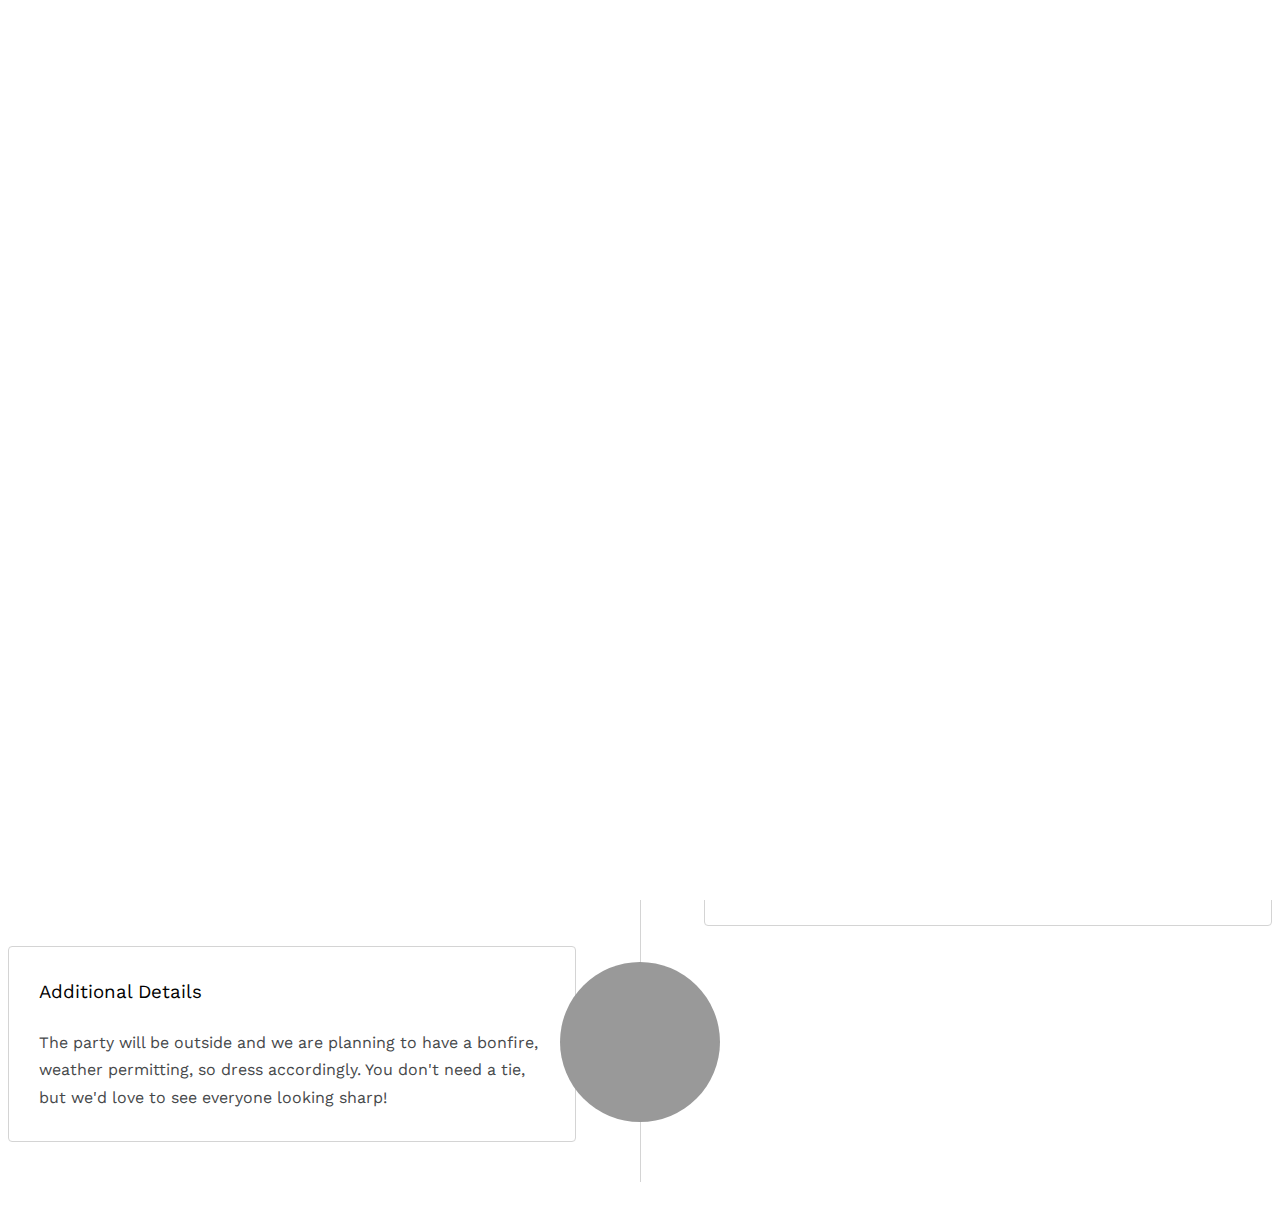
==== about.html @ 16cfbf59 "checkit" ====
<!DOCTYPE html>
<!--[if lt IE 7]>      <html class="no-js lt-ie9 lt-ie8 lt-ie7"> <![endif]-->
<!--[if IE 7]>         <html class="no-js lt-ie9 lt-ie8"> <![endif]-->
<!--[if IE 8]>         <html class="no-js lt-ie9"> <![endif]-->
<!--[if gt IE 8]><!--> <html class="no-js"> <!--<![endif]-->
	<head>
	<meta charset="utf-8">
	<meta http-equiv="X-UA-Compatible" content="IE=edge">
		<title>Kayleigh and Jake</title>
	<meta name="viewport" content="width=device-width, initial-scale=1">
	<meta name="description" content="Free HTML5 Template by FREEHTML5.CO" />
	<meta name="keywords" content="free html5, free template, free bootstrap, html5, css3, mobile first, responsive" />
	<meta name="author" content="FREEHTML5.CO" />

  <!-- 
	//////////////////////////////////////////////////////

	FREE HTML5 TEMPLATE 
	DESIGNED & DEVELOPED by FREEHTML5.CO
		
	Website: 		http://freehtml5.co/
	Email: 			info@freehtml5.co
	Twitter: 		http://twitter.com/fh5co
	Facebook: 		https://www.facebook.com/fh5co

	//////////////////////////////////////////////////////
	 -->

  	<!-- Facebook and Twitter integration -->
	<meta property="og:title" content=""/>
	<meta property="og:image" content=""/>
	<meta property="og:url" content=""/>
	<meta property="og:site_name" content=""/>
	<meta property="og:description" content=""/>
	<meta name="twitter:title" content="" />
	<meta name="twitter:image" content="" />
	<meta name="twitter:url" content="" />
	<meta name="twitter:card" content="" />

	<link href='https://fonts.googleapis.com/css?family=Work+Sans:400,300,600,400italic,700' rel='stylesheet' type='text/css'>
	<link href="https://fonts.googleapis.com/css?family=Sacramento" rel="stylesheet">
	
	<!-- Animate.css -->
	<link rel="stylesheet" href="css/animate.css">
	<!-- Icomoon Icon Fonts-->
	<link rel="stylesheet" href="css/icomoon.css">
	<!-- Bootstrap  -->
	<link rel="stylesheet" href="css/bootstrap.css">

	<!-- Magnific Popup -->
	<link rel="stylesheet" href="css/magnific-popup.css">

	<!-- Owl Carousel  -->
	<link rel="stylesheet" href="css/owl.carousel.min.css">
	<link rel="stylesheet" href="css/owl.theme.default.min.css">

	<!-- Theme style  -->
	<link rel="stylesheet" href="css/style.css">

	<!-- Modernizr JS -->
	<script src="js/modernizr-2.6.2.min.js"></script>
	<!-- FOR IE9 below -->
	<!--[if lt IE 9]>
	<script src="js/respond.min.js"></script>
	<![endif]-->

	</head>
	<body>
		<!--note!!! USE THIS HEADING FOR ALL PAGES-->
	<div class="fh5co-loader"></div>
	
	<div id="page">
	<nav class="fh5co-nav" role="navigation">
		<div class="container">
			<div class="row">
                <div class="col-xs-4">
					<div id="fh5co-logo"><a href="index.html">Kayleigh and Jake</a></div>
				</div>
				<div class="col-xs-8 text-right menu-1">
					<ul>
						<li ><a href="index.html">Home</a></li>
						<li class="active"><a href="about.html">Celebration</a></li>
						<li><a href="gallery.html">Gallery</a></li>
                        <li><a href="contact.html">RSVP</a></li>
                        <li><a href="contact.html">Contact</a></li>
					</ul>
				</div>
			</div>
			
		</div>
	</nav>
  
		

		<header class="fh5co-cover" role="banner" style="background-image:url(images/img_bg_1.jpg); height:110px">
		<div class="overlay"></div>
		<div class="fh5co-container">
			<div class="row">
				<div class="col-md-8 col-md-offset-2 text-center">
					<div class="display-t">
						<div class="animate-box fancyfont" data-animate-effect="fadeIn">
						</div>
					</div>
				</div>
			</div>
		</div>
	</header>
	<div id="fh5co-couple-story">
		<div class="container">
			<div class="row">
				<div class="col-md-8 col-md-offset-2 text-center fh5co-heading animate-box" >
                    <br>
                    <br>
					<h2>The Celebration</h2>
					<p style="color:#46484A;">Feel free to send us an E-Mail with any additional questions you may have! 
                    <p style="color:#46484A;">We hope to see you there!</p>
				</div>
			</div>
			<div class="row">
				<div class="col-md-12 col-md-offset-0">
					<ul class="timeline animate-box">
						<li class="animate-box">
							<div class="timeline-badge" style="background-image:url(images/couple-1.jpg); "></div>
							<div class="timeline-panel">
								<div class="timeline-heading">
									<h3 class="timeline-title">What</h3>
									
								</div>
								<div class="timeline-body">
									<p>Come help us celebrate our marriage! There will not be a formal ceremony but there will be food, drinks, family, and friends.</p>
								</div>
							</div>
						</li>
						<li class="timeline-inverted animate-box">
							<div class="timeline-badge" style="background-image:url(images/couple-2.jpg);"></div>
							<div class="timeline-panel">
								<div class="timeline-heading">
									<h3 class="timeline-title">When and Where</h3>
									
								</div>
								<div class="timeline-body">
                                    <h4></h4>
									<p>Saturday, May 20th 2017 at 7:00pm</p>
                                    <br>
                                    <p>Kayleigh's Parent's House</p>
                                    <p>122 Lynn Drive</p>
                                    <p>Newport News, VA 23606</p>
								</div>
							</div>
                        <li class="animate-box">
							<div class="timeline-badge" style="background-image:url(images/couple-3.jpg);"></div>
							<div class="timeline-panel">
								<div class="timeline-heading">
									<h3 class="timeline-title">Additional Details</h3>
								</div>
								<div class="timeline-body">
									<p>The party will be outside and we are planning to have a bonfire, weather permitting, so dress accordingly. You don't need a tie, but we'd love to see everyone looking sharp!</p>
								</div>
							</div>
						</li>
			    	</ul>
				</div>
			</div>
		</div>
	</div>
	</div>

	<div class="gototop js-top">
		<a href="#" class="js-gotop"><i class="icon-arrow-up"></i></a>
	</div>
	
	<!-- jQuery -->
	<script src="js/jquery.min.js"></script>
	<!-- jQuery Easing -->
	<script src="js/jquery.easing.1.3.js"></script>
	<!-- Bootstrap -->
	<script src="js/bootstrap.min.js"></script>
	<!-- Waypoints -->
	<script src="js/jquery.waypoints.min.js"></script>
	<!-- Carousel -->
	<script src="js/owl.carousel.min.js"></script>
	<!-- countTo -->
	<script src="js/jquery.countTo.js"></script>

	<!-- Stellar -->
	<script src="js/jquery.stellar.min.js"></script>
	<!-- Magnific Popup -->
	<script src="js/jquery.magnific-popup.min.js"></script>
	<script src="js/magnific-popup-options.js"></script>

	<!-- Main -->
	<script src="js/main.js"></script>

	</body>
</html>
---- css/style.css ----
@font-face {
  font-family: 'icomoon';
  src: url("../fonts/icomoon/icomoon.eot?srf3rx");
  src: url("../fonts/icomoon/icomoon.eot?srf3rx#iefix") format("embedded-opentype"), url("../fonts/icomoon/icomoon.ttf?srf3rx") format("truetype"), url("../fonts/icomoon/icomoon.woff?srf3rx") format("woff"), url("../fonts/icomoon/icomoon.svg?srf3rx#icomoon") format("svg");
  font-weight: normal;
  font-style: normal;
}
/* =======================================================
*
* 	Template Style 
*  color: #46484A;
* ======================================================= */
body {
  font-family: "Work Sans", Arial, sans-serif;
  font-weight: 400;
  font-size: 16px;
  line-height: 1.7;
  color: #828282;
  background: #fff;
}
.fancyfont
{
    font-family: "Sacramento", Arial, serif; 
}

#page {
  position: relative;
  overflow-x: hidden;
  width: 100%;
  height: 100%;
  -webkit-transition: 0.5s;
  -o-transition: 0.5s;
  transition: 0.5s;
}
.offcanvas #page {
  overflow: hidden;
  position: absolute;
}
.offcanvas #page:after {
  -webkit-transition: 2s;
  -o-transition: 2s;
  transition: 2s;
  position: absolute;
  top: 0;
  right: 0;
  bottom: 0;
  left: 0;
  z-index: 101;
  background: rgba(0, 0, 0, 0.7);
  content: "";
}

a {
  color: #F14E95;
  -webkit-transition: 0.5s;
  -o-transition: 0.5s;
  transition: 0.5s;
}
a:hover, a:active, a:focus {
  color: #F14E95;
  outline: none;
  text-decoration: none;
}

p {
  margin-bottom: 20px;
}

h1, h2, h3, h4, h5, h6, figure {
  color: #000;
  font-family: "Work Sans", Arial, sans-serif;
  font-weight: 400;
  margin: 0 0 20px 0;
}

::-webkit-selection {
  color: #fff;
  background: #F14E95;
}

::-moz-selection {
  color: #fff;
  background: #F14E95;
}

::selection {
  color: #fff;
  background: #F14E95;
}

.fh5co-nav {
  position: absolute;
  top: 0;
  margin: 0;
  padding: 0;
  width: 100%;
  padding: 40px 0;
  z-index: 1001;
}
@media screen and (max-width: 768px) {
  .fh5co-nav {
    padding: 20px 0;
  }
}
.fh5co-nav #fh5co-logo {
  font-size: 30px;
  margin: 0;
  padding: 0;
  line-height: 40px;
  font-family: "Sacramento", Arial, serif;
}
.fh5co-nav a {
  padding: 5px 10px;
  color: #fff;
}
@media screen and (max-width: 768px) {
  .fh5co-nav .menu-1, .fh5co-nav .menu-2 {
    display: none;
  }
}
.fh5co-nav ul {
  padding: 0;
  margin: 2px 0 0 0;
}
.fh5co-nav ul li {
  padding: 0;
  margin: 0;
  list-style: none;
  display: inline;
}
.fh5co-nav ul li a {
  font-size: 14px;
  padding: 30px 10px;
  text-transform: uppercase;
  color: rgba(255, 255, 255, 0.5);
  -webkit-transition: 0.5s;
  -o-transition: 0.5s;
  transition: 0.5s;
}
.fh5co-nav ul li a:hover, .fh5co-nav ul li a:focus, .fh5co-nav ul li a:active {
  color: white;
}
.fh5co-nav ul li.has-dropdown {
  position: relative;
}
.fh5co-nav ul li.has-dropdown .dropdown {
  width: 130px;
  -webkit-box-shadow: 0px 14px 33px -9px rgba(0, 0, 0, 0.75);
  -moz-box-shadow: 0px 14px 33px -9px rgba(0, 0, 0, 0.75);
  box-shadow: 0px 14px 33px -9px rgba(0, 0, 0, 0.75);
  z-index: 1002;
  visibility: hidden;
  opacity: 0;
  position: absolute;
  top: 40px;
  left: 0;
  text-align: left;
  background: #fff;
  padding: 20px;
  -webkit-border-radius: 4px;
  -moz-border-radius: 4px;
  -ms-border-radius: 4px;
  border-radius: 4px;
  -webkit-transition: 0s;
  -o-transition: 0s;
  transition: 0s;
}
.fh5co-nav ul li.has-dropdown .dropdown:before {
  bottom: 100%;
  left: 40px;
  border: solid transparent;
  content: " ";
  height: 0;
  width: 0;
  position: absolute;
  pointer-events: none;
  border-bottom-color: #fff;
  border-width: 8px;
  margin-left: -8px;
}
.fh5co-nav ul li.has-dropdown .dropdown li {
  display: block;
  margin-bottom: 7px;
}
.fh5co-nav ul li.has-dropdown .dropdown li:last-child {
  margin-bottom: 0;
}
.fh5co-nav ul li.has-dropdown .dropdown li a {
  padding: 2px 0;
  display: block;
  color: #999999;
  line-height: 1.2;
  text-transform: none;
  font-size: 15px;
}
.fh5co-nav ul li.has-dropdown .dropdown li a:hover {
  color: #000;
}
.fh5co-nav ul li.has-dropdown:hover a, .fh5co-nav ul li.has-dropdown:focus a {
  color: #fff;
}
.fh5co-nav ul li.btn-cta a {
  color: #F14E95;
}
.fh5co-nav ul li.btn-cta a span {
  background: #fff;
  padding: 4px 20px;
  display: -moz-inline-stack;
  display: inline-block;
  zoom: 1;
  *display: inline;
  -webkit-transition: 0.3s;
  -o-transition: 0.3s;
  transition: 0.3s;
  -webkit-border-radius: 100px;
  -moz-border-radius: 100px;
  -ms-border-radius: 100px;
  border-radius: 100px;
}
.fh5co-nav ul li.btn-cta a:hover span {
  -webkit-box-shadow: 0px 14px 20px -9px rgba(0, 0, 0, 0.75);
  -moz-box-shadow: 0px 14px 20px -9px rgba(0, 0, 0, 0.75);
  box-shadow: 0px 14px 20px -9px rgba(0, 0, 0, 0.75);
}
.fh5co-nav ul li.active > a {
  color: #fff !important;
}

#fh5co-counter,
#fh5co-event,
.fh5co-bg {
  background-size: cover;
  background-position: top center;
  background-repeat: no-repeat;
  position: relative;
}

.fh5co-bg {
  background-position: center center;
  width: 100%;
  float: left;
  position: relative;
}

.fh5co-video {
  height: 450px;
  overflow: hidden;
  -webkit-border-radius: 7px;
  -moz-border-radius: 7px;
  -ms-border-radius: 7px;
  border-radius: 7px;
}
.fh5co-video a {
  z-index: 1001;
  position: absolute;
  top: 50%;
  left: 50%;
  margin-top: -45px;
  margin-left: -45px;
  width: 90px;
  height: 90px;
  display: table;
  text-align: center;
  background: #fff;
  -webkit-box-shadow: 0px 14px 30px -15px rgba(0, 0, 0, 0.75);
  -moz-box-shadow: 0px 14px 30px -15px rgba(0, 0, 0, 0.75);
  box-shadow: 0px 14px 30px -15px rgba(0, 0, 0, 0.75);
  -webkit-border-radius: 50%;
  -moz-border-radius: 50%;
  -ms-border-radius: 50%;
  border-radius: 50%;
}
.fh5co-video a i {
  text-align: center;
  display: table-cell;
  vertical-align: middle;
  font-size: 40px;
}
.fh5co-video .overlay {
  position: absolute;
  top: 0;
  left: 0;
  right: 0;
  bottom: 0;
  background: rgba(0, 0, 0, 0.5);
  -webkit-transition: 0.5s;
  -o-transition: 0.5s;
  transition: 0.5s;
}
.fh5co-video:hover .overlay {
  background: rgba(0, 0, 0, 0.7);
}
.fh5co-video:hover a {
  position: relative;
  -webkit-transform: scale(1.2);
  -moz-transform: scale(1.2);
  -ms-transform: scale(1.2);
  -o-transform: scale(1.2);
  transform: scale(1.2);
}

.fh5co-cover {
  height: 100%;
  background-size: cover;
  background-repeat: no-repeat;
  position: relative;
  width: 100%;
}
.fh5co-cover .overlay {
  z-index: 0;
  position: absolute;
  bottom: 0;
  top: 0;
  left: 0;
  right: 0;
  background: rgba(0, 0, 0, 0.5);
}
.fh5co-cover > .fh5co-container {
  position: relative;
  z-index: 10;
}
@media screen and (max-width: 768px) {
  .fh5co-cover {
    height: 600px;
  }
}
<!--remember-->
.fh5co-cover .display-t,
.fh5co-cover .display-tc {
  height: 100vh;
  display: table;
  width: 100%;
}
@media screen and (max-width: 768px) {
  .fh5co-cover .display-t,
  .fh5co-cover .display-tc {
    height: 600px;
  }
}
.fh5co-cover.fh5co-cover-sm {
  height: 600px;
}
@media screen and (max-width: 768px) {
  .fh5co-cover.fh5co-cover-sm {
    height: 400px;
  }
}
.fh5co-cover.fh5co-cover-sm .display-t,
.fh5co-cover.fh5co-cover-sm .display-tc {
  height: 600px;
  display: table;
  width: 100%;
}
@media screen and (max-width: 768px) {
  .fh5co-cover.fh5co-cover-sm .display-t,
  .fh5co-cover.fh5co-cover-sm .display-tc {
    height: 400px;
  }
}

#fh5co-counter,
#fh5co-event {
  height: 850px;
  float: left;
}
#fh5co-counter .display-t,
#fh5co-counter .display-tc,
#fh5co-event .display-t,
#fh5co-event .display-tc {
  height: 700px;
  display: table;
  width: 100%;
}
#fh5co-counter .fh5co-heading h2,
#fh5co-event .fh5co-heading h2 {
  color: #fff;
}
#fh5co-counter .fh5co-heading span,
#fh5co-event .fh5co-heading span {
  color: rgba(255, 255, 255, 0.5);
  text-transform: uppercase;
  font-size: 13px;
  letter-spacing: 2px;
  font-weight: 600;
}
#fh5co-counter .overlay,
#fh5co-event .overlay {
  position: absolute;
  top: 0;
  left: 0;
  right: 0;
  bottom: 0;
  background: rgba(0, 0, 0, 0.4);
}
@media screen and (max-width: 768px) {
  #fh5co-counter,
  #fh5co-event {
    height: inherit;
    padding: 7em 0;
  }
  #fh5co-counter .display-t,
  #fh5co-counter .display-tc,
  #fh5co-event .display-t,
  #fh5co-event .display-tc {
    height: inherit;
  }
}
#fh5co-counter .event-wrap,
#fh5co-event .event-wrap {
  border: 2px solid rgba(255, 255, 255, 0.5);
  background: rgba(255, 255, 255, 0.1);
  padding: 30px;
  width: 100%;
  float: left;
  -webkit-border-radius: 4px;
  -moz-border-radius: 4px;
  -ms-border-radius: 4px;
  border-radius: 4px;
}
@media screen and (max-width: 768px) {
  #fh5co-counter .event-wrap,
  #fh5co-event .event-wrap {
    margin-bottom: 10px;
  }
}
#fh5co-counter .event-wrap h3,
#fh5co-event .event-wrap h3 {
  font-size: 20px;
  color: #fff;
  border-bottom: 1px solid rgba(255, 255, 255, 0.5);
  display: block;
  padding-bottom: 20px;
  text-transform: uppercase;
  letter-spacing: 2px;
}
#fh5co-counter .event-wrap p, #fh5co-counter .event-wrap span,
#fh5co-event .event-wrap p,
#fh5co-event .event-wrap span {
  display: block;
  color: rgba(255, 255, 255, 0.8);
}
#fh5co-counter .event-wrap i,
#fh5co-event .event-wrap i {
  color: white;
  font-size: 20px;
}
#fh5co-counter .event-wrap .event-col,
#fh5co-event .event-wrap .event-col {
  width: 50%;
  float: left;
  margin-bottom: 30px;
}

#fh5co-counter {
  height: 600px;
}
@media screen and (max-width: 768px) {
  #fh5co-counter {
    height: auto;
  }
}

.timeline {
  list-style: none;
  padding: 20px 0 20px;
  position: relative;
}
.timeline:before {
  top: 0;
  bottom: 0;
  position: absolute;
  content: " ";
  width: 1px;
  background-color: #d4d4d4;
  left: 50%;
  margin-left: 0px;
}
@media screen and (max-width: 480px) {
  .timeline:before {
    margin-left: -64px;
  }
}
.timeline > li {
  margin-bottom: 20px;
  position: relative;
}
.timeline > li:before, .timeline > li:after {
  content: " ";
  display: table;
}
.timeline > li:after {
  clear: both;
}
.timeline > li > .timeline-panel {
  width: 40%;
  float: left;
  border: 1px solid #d4d4d4;
  padding: 30px;
  position: relative;
  -webkit-border-radius: 4px;
  -moz-border-radius: 4px;
  -ms-border-radius: 4px;
  border-radius: 4px;
}
.timeline > li > .timeline-panel:before {
  position: absolute;
  top: 80px;
  right: -15px;
  display: inline-block;
  border-top: 15px solid transparent;
  border-left: 15px solid #ccc;
  border-right: 0 solid #ccc;
  border-bottom: 15px solid transparent;
  content: " ";
}
.timeline > li > .timeline-panel:after {
  position: absolute;
  top: 81px;
  right: -14px;
  display: inline-block;
  border-top: 14px solid transparent;
  border-left: 14px solid #fff;
  border-right: 0 solid #fff;
  border-bottom: 14px solid transparent;
  content: " ";
}
@media screen and (max-width: 480px) {
  .timeline > li > .timeline-panel {
    width: 75% !important;
  }
  .timeline > li > .timeline-panel:before {
    top: 30px;
  }
  .timeline > li > .timeline-panel:after {
    top: 31px;
  }
}
.timeline > li > .timeline-badge {
  background-size: cover;
  background-position: top center;
  background-repeat: no-repeat;
  position: relative;
  color: #fff;
  width: 160px;
  height: 160px;
  line-height: 50px;
  font-size: 1.4em;
  text-align: center;
  position: absolute;
  top: 16px;
  left: 50%;
  margin-left: -80px;
  background-color: #999999;
  z-index: 100;
  -webkit-border-radius: 50%;
  -moz-border-radius: 50%;
  -ms-border-radius: 50%;
  border-radius: 50%;
}
@media screen and (max-width: 480px) {
  .timeline > li > .timeline-badge {
    width: 60px;
    height: 60px;
    margin-left: -20px !important;
  }
}
.timeline > li.timeline-inverted > .timeline-panel {
  float: right;
}
.timeline > li.timeline-inverted > .timeline-panel:before {
  border-left-width: 0;
  border-right-width: 15px;
  left: -15px;
  right: auto;
}
.timeline > li.timeline-inverted > .timeline-panel:after {
  border-left-width: 0;
  border-right-width: 14px;
  left: -14px;
  right: auto;
}

.timeline-title {
  margin-top: 0;
}

.date {
  display: block;
  margin-bottom: 20px;
  font-size: 13px;
  text-transform: uppercase;
  letter-spacing: 2px;
}

.timeline-body > p,
.timeline-body > ul {
  color: #46484A;
  margin-bottom: 0;
}

.timeline-body > p + p {
  margin-top: 5px;
}

@media (max-width: 992px) {
  ul.timeline:before {
    left: 90px;
  }

  ul.timeline > li > .timeline-panel {
    width: calc(100% - 200px);
    width: -moz-calc(100% - 200px);
    width: -webkit-calc(100% - 200px);
  }

  ul.timeline > li > .timeline-badge {
    left: 15px;
    margin-left: 0;
    top: 16px;
  }

  ul.timeline > li > .timeline-panel {
    float: right;
  }

  ul.timeline > li > .timeline-panel:before {
    border-left-width: 0;
    border-right-width: 15px;
    left: -15px;
    right: auto;
  }

  ul.timeline > li > .timeline-panel:after {
    border-left-width: 0;
    border-right-width: 14px;
    left: -14px;
    right: auto;
  }
}
#fh5co-gallery-list {
  flex-wrap: wrap;
  -webkit-flex-wrap: wrap;
  -moz-flex-wrap: wrap;
  display: -webkit-box;
  display: -moz-box;
  display: -ms-flexbox;
  display: -webkit-flex;
  display: flex;
  position: relative;
  float: left;
  padding: 0;
  margin: 0;
  width: 100%;
}
#fh5co-gallery-list li {
  display: block;
  padding: 0;
  margin: 0 0 10px 1%;
  list-style: none;
  min-height: 400px;
  background-position: center center;
  background-size: cover;
  background-repeat: no-repeat;
  float: left;
  clear: left;
  position: relative;
  -webkit-border-radius: 7px;
  -moz-border-radius: 7px;
  -ms-border-radius: 7px;
  border-radius: 7px;
}
@media screen and (max-width: 480px) {
  #fh5co-gallery-list li {
    margin-left: 0;
  }
}
#fh5co-gallery-list li a {
  min-height: 400px;
  padding: 2em;
  position: relative;
  width: 100%;
  display: block;
}
#fh5co-gallery-list li a:before {
  position: absolute;
  top: 0;
  left: 0;
  right: 0;
  bottom: 0;
  content: "";
  z-index: 80;
  -webkit-transition: 0.5s;
  -o-transition: 0.5s;
  transition: 0.5s;
  -webkit-border-radius: 7px;
  -moz-border-radius: 7px;
  -ms-border-radius: 7px;
  border-radius: 7px;
  background: rgba(0, 0, 0, 0.2);
}
#fh5co-gallery-list li a:hover:before {
  background: rgba(0, 0, 0, 0.5);
}
#fh5co-gallery-list li a .case-studies-summary {
  width: auto;
  bottom: 2em;
  left: 2em;
  right: 2em;
  position: absolute;
  z-index: 100;
}
@media screen and (max-width: 768px) {
  #fh5co-gallery-list li a .case-studies-summary {
    bottom: 1em;
    left: 1em;
    right: 1em;
  }
}
#fh5co-gallery-list li a .case-studies-summary span {
  text-transform: uppercase;
  letter-spacing: 2px;
  font-size: 13px;
  color: rgba(255, 255, 255, 0.7);
}
#fh5co-gallery-list li a .case-studies-summary h2 {
  color: #fff;
  margin-bottom: 0;
}
@media screen and (max-width: 768px) {
  #fh5co-gallery-list li a .case-studies-summary h2 {
    font-size: 20px;
  }
}
#fh5co-gallery-list li.one-third {
  width: 32.3%;
}
@media screen and (max-width: 768px) {
  #fh5co-gallery-list li.one-third {
    width: 49%;
  }
}
@media screen and (max-width: 480px) {
  #fh5co-gallery-list li.one-third {
    width: 100%;
  }
}

#map {
  width: 100%;
  height: 500px;
  position: relative;
}
@media screen and (max-width: 768px) {
  #map {
    height: 200px;
  }
}

.fh5co-social-icons {
  margin: 0;
  padding: 0;
}
.fh5co-social-icons li {
  margin: 0;
  padding: 0;
  list-style: none;
  display: -moz-inline-stack;
  display: inline-block;
  zoom: 1;
  *display: inline;
}
.fh5co-social-icons li a {
  display: -moz-inline-stack;
  display: inline-block;
  zoom: 1;
  *display: inline;
  color: #F14E95;
  padding-left: 10px;
  padding-right: 10px;
}
.fh5co-social-icons li a i {
  font-size: 20px;
}

.fh5co-contact-info ul {
  padding: 0;
  margin: 0;
}
.fh5co-contact-info ul li {
  padding: 0 0 0 50px;
  margin: 0 0 30px 0;
  list-style: none;
  position: relative;
}
.fh5co-contact-info ul li:before {
  color: #F14E95;
  position: absolute;
  left: 0;
  top: .05em;
  font-family: 'icomoon';
  speak: none;
  font-style: normal;
  font-weight: normal;
  font-variant: normal;
  text-transform: none;
  line-height: 1;
  /* Better Font Rendering =========== */
  -webkit-font-smoothing: antialiased;
  -moz-osx-font-smoothing: grayscale;
}
.fh5co-contact-info ul li.address:before {
  font-size: 30px;
  content: "\e9d1";
}
.fh5co-contact-info ul li.phone:before {
  font-size: 23px;
  content: "\e9f4";
}
.fh5co-contact-info ul li.email:before {
  font-size: 23px;
  content: "\e9da";
}
.fh5co-contact-info ul li.url:before {
  font-size: 23px;
  content: "\e9af";
}

form label {
  font-weight: normal !important;
}

#fh5co-header .display-tc,
#fh5co-counter .display-tc,
.fh5co-cover .display-tc {
  display: table-cell !important;
  vertical-align: middle;
}
#fh5co-header .display-tc h1, #fh5co-header .display-tc h2,
#fh5co-counter .display-tc h1,
#fh5co-counter .display-tc h2,
.fh5co-cover .display-tc h1,
.fh5co-cover .display-tc h2 {
  margin: 0;
  padding: 0;
  color: white;
}
#fh5co-header .display-tc h1,
#fh5co-counter .display-tc h1,
.fh5co-cover .display-tc h1 {
  margin-bottom: 0px;
  font-size: 100px;
  line-height: 1.5;
  font-family: 'Sacramento', cursive;
}
@media screen and (max-width: 768px) {
  #fh5co-header .display-tc h1,
  #fh5co-counter .display-tc h1,
  .fh5co-cover .display-tc h1 {
    font-size: 40px;
  }
}
@media screen and (max-width: 480px) {
  #fh5co-header .display-tc h1,
  #fh5co-counter .display-tc h1,
  .fh5co-cover .display-tc h1 {
    font-size: 30px;
  }
}
#fh5co-header .display-tc h2,
#fh5co-counter .display-tc h2,
.fh5co-cover .display-tc h2 {
  font-size: 20px;
  line-height: 1.5;
  margin-bottom: 30px;
}
@media screen and (max-width: 480px) {
  #fh5co-header .display-tc h2,
  #fh5co-counter .display-tc h2,
  .fh5co-cover .display-tc h2 {
    font-size: 16px;
  }
}
#fh5co-header .display-tc .btn,
#fh5co-counter .display-tc .btn,
.fh5co-cover .display-tc .btn {
  padding: 15px 20px;
  background: #fff !important;
  color: #F14E95;
  border: none !important;
  font-size: 14px;
  text-transform: uppercase;
}
#fh5co-header .display-tc .btn:hover,
#fh5co-counter .display-tc .btn:hover,
.fh5co-cover .display-tc .btn:hover {
  background: #fff !important;
  -webkit-box-shadow: 0px 14px 30px -15px rgba(0, 0, 0, 0.75) !important;
  -moz-box-shadow: 0px 14px 30px -15px rgba(0, 0, 0, 0.75) !important;
  box-shadow: 0px 14px 30px -15px rgba(0, 0, 0, 0.75) !important;
}

#fh5co-counter {
  text-align: center;
}
#fh5co-counter .counter {
  font-size: 50px;
  margin-bottom: 10px;
  color: #fff;
  font-weight: 100;
  display: block;
}
#fh5co-counter .counter-label {
  margin-bottom: 0;
  text-transform: uppercase;
  color: rgba(255, 255, 255, 0.5);
  letter-spacing: .1em;
}
@media screen and (max-width: 768px) {
  #fh5co-counter .feature-center {
    margin-bottom: 50px;
  }
}
#fh5co-counter .icon {
  width: 70px;
  height: 70px;
  text-align: center;
  -webkit-box-shadow: 0px 14px 30px -15px rgba(0, 0, 0, 0.75);
  -moz-box-shadow: 0px 14px 30px -15px rgba(0, 0, 0, 0.75);
  box-shadow: 0px 14px 30px -15px rgba(0, 0, 0, 0.75);
  margin-bottom: 30px;
}
#fh5co-counter .icon i {
  height: 70px;
}
#fh5co-counter .icon i:before {
  display: block;
  text-align: center;
  margin-left: 3px;
}

.simply-countdown {
  /* The countdown */
  margin-bottom: 2em;
}

.simply-countdown > .simply-section {
  /* coutndown blocks */
  display: inline-block;
  width: 100px;
  height: 100px;
  background: rgba(241, 78, 149, 0.8);
  margin: 0 4px;
  -webkit-border-radius: 50%;
  -moz-border-radius: 50%;
  -ms-border-radius: 50%;
  border-radius: 50%;
  position: relative;
  animation: pulse 1s ease infinite;
}

@keyframes pulse {
  0% {
    transform: scale(1);
  }
  50% {
    transform: scale(1.05);
  }
  100% {
    transform: scale(1);
  }
}
.simply-countdown > .simply-section > div {
  /* countdown block inner div */
  display: table-cell;
  vertical-align: middle;
  height: 100px;
  width: 100px;
}

.simply-countdown > .simply-section .simply-amount,
.simply-countdown > .simply-section .simply-word {
  display: block;
  color: white;
  /* amounts and words */
}

.simply-countdown > .simply-section .simply-amount {
  font-size: 30px;
  /* amounts */
}

.simply-countdown > .simply-section .simply-word {
  color: rgba(255, 255, 255, 0.7);
  text-transform: uppercase;
  font-size: 12px;
  /* words */
}

#fh5co-testimonial,
#fh5co-services,
#fh5co-started,
#fh5co-footer,
#fh5co-event,
#fh5co-couple-story,
#fh5co-couple,
#fh5co-gallery,
.fh5co-section {
  padding: .5em 0;
  clear: both;
}
@media screen and (max-width: 768px) {
  #fh5co-testimonial,
  #fh5co-services,
  #fh5co-started,
  #fh5co-footer,
  #fh5co-event,
  #fh5co-couple-story,
  #fh5co-couple,
  #fh5co-gallery,
  .fh5co-section {
    padding: 3em 0;
  }
}

.fh5co-section-gray {
  background: rgba(0, 0, 0, 0.04);
}

.couple-wrap {
  width: 90%;
  margin: 0 auto;
  position: relative;
}
@media screen and (max-width: 768px) {
  .couple-wrap {
    width: 100%;
  }
}

.heart {
  position: absolute;
  top: 4em;
  left: 0;
  right: 0;
  z-index: 99;
  animation: pulse 1s ease infinite;
}
.heart i {
  font-size: 20px;
  background: #fff;
  padding: 20px;
  color: #F14E95;
  -webkit-border-radius: 50%;
  -moz-border-radius: 50%;
  -ms-border-radius: 50%;
  border-radius: 50%;
}
@media screen and (max-width: 768px) {
  .heart {
    display: none;
  }
}

.couple-half {
  width: 50%;
  float: left;
}
@media screen and (max-width: 768px) {
  .couple-half {
    width: 100%;
  }
}
.couple-half h3 {
  font-family: "Sacramento", Arial, serif;
  color: #F14E95;
  font-size: 30px;
}
.couple-half .groom, .couple-half .bride {
  float: left;
  -webkit-border-radius: 50%;
  -moz-border-radius: 50%;
  -ms-border-radius: 50%;
  border-radius: 50%;
  width: 150px;
  height: 150px;
}
.couple-half .groom img, .couple-half .bride img {
  width: 150px;
  height: 150px;
  -webkit-border-radius: 50%;
  -moz-border-radius: 50%;
  -ms-border-radius: 50%;
  border-radius: 50%;
}
@media screen and (max-width: 480px) {
  .couple-half .groom, .couple-half .bride {
    width: 100%;
    height: 140px;
  }
  .couple-half .groom img, .couple-half .bride img {
    width: 120px;
    height: 120px;
    margin: 0 auto;
  }
}
.couple-half .groom {
  float: right;
  margin-right: 5px;
}
.couple-half .bride {
  float: left;
  margin-left: 5px;
}
.couple-half .desc-groom {
  padding-right: 180px;
  text-align: right;
}
.couple-half .desc-bride {
  padding-left: 180px;
  text-align: left;
}
@media screen and (max-width: 480px) {
  .couple-half .groom, .couple-half .bride {
    margin-left: 0;
    margin-right: 0;
  }
  .couple-half .desc-groom {
    padding-right: 0;
    text-align: center;
  }
  .couple-half .desc-bride {
    padding-left: 0;
    text-align: center;
  }
}

.feature-center {
  text-align: center;
  padding-left: 20px;
  padding-right: 20px;
  float: left;
  width: 100%;
  margin-bottom: 40px;
}
@media screen and (max-width: 768px) {
  .feature-center {
    margin-bottom: 50px;
  }
}
.feature-center .icon {
  width: 90px;
  height: 90px;
  background: #efefef;
  display: table;
  text-align: center;
  margin: 0 auto 30px auto;
  -webkit-border-radius: 50%;
  -moz-border-radius: 50%;
  -ms-border-radius: 50%;
  border-radius: 50%;
}
.feature-center .icon i {
  display: table-cell;
  vertical-align: middle;
  height: 90px;
  font-size: 40px;
  line-height: 40px;
  color: #F14E95;
}
.feature-center p, .feature-center h3 {
  margin-bottom: 30px;
}
.feature-center h3 {
  text-transform: uppercase;
  font-size: 18px;
  color: #5d5d5d;
}

.fh5co-heading {
  margin-bottom: 5em;
}
.fh5co-heading.fh5co-heading-sm {
  margin-bottom: 2em;
}
.fh5co-heading h2 {
  font-size: 60px;
  margin-bottom: 10px;
  line-height: 1.5;
  font-weight: bold;
  color: #F14E95;
  font-family: "Sacramento", Arial, serif;
}
@media screen and (max-width: 768px) {
  .fh5co-heading h2 {
    font-size: 40px;
  }
}
.fh5co-heading p {
  font-size: 18px;
  line-height: 1.5;
  color: #828282;
}
.fh5co-heading span {
  text-transform: uppercase;
  font-size: 13px;
  letter-spacing: 2px;
  font-weight: 600;
  color: rgba(0, 0, 0, 0.4);
}

#fh5co-testimonial .wrap-testimony {
  position: relative;
}
#fh5co-testimonial .wrap-testimony .testimony-slide {
  text-align: center;
}
#fh5co-testimonial .wrap-testimony .testimony-slide span {
  font-size: 12px;
  text-transform: uppercase;
  letter-spacing: 2px;
  font-weight: 700;
  display: block;
}
#fh5co-testimonial .wrap-testimony .testimony-slide span a.twitter {
  color: #F14E95;
  font-weight: 300;
}
#fh5co-testimonial .wrap-testimony .testimony-slide figure {
  margin-bottom: 10px;
  display: -moz-inline-stack;
  display: inline-block;
  zoom: 1;
  *display: inline;
  width: 100px;
  height: 100px;
}
#fh5co-testimonial .wrap-testimony .testimony-slide figure img {
  width: 100px;
  height: 100px;
  -webkit-border-radius: 50%;
  -moz-border-radius: 50%;
  -ms-border-radius: 50%;
  border-radius: 50%;
}
#fh5co-testimonial .wrap-testimony .testimony-slide blockquote {
  border: none;
  margin: 30px auto;
  width: 50%;
  position: relative;
  -webkit-border-radius: 4px;
  -moz-border-radius: 4px;
  -ms-border-radius: 4px;
  border-radius: 4px;
}
@media screen and (max-width: 992px) {
  #fh5co-testimonial .wrap-testimony .testimony-slide blockquote {
    width: 100%;
  }
}
#fh5co-testimonial .wrap-testimony .testimony-slide blockquote p {
  font-style: italic;
  color: #8f989f;
  font-size: 20px;
  line-height: 1.6em;
}
#fh5co-testimonial .wrap-testimony .testimony-slide.active {
  display: block;
}
#fh5co-testimonial .wrap-testimony .arrow-thumb {
  position: absolute;
  top: 40%;
  display: block;
  width: 100%;
}
#fh5co-testimonial .wrap-testimony .arrow-thumb a {
  font-size: 32px;
  color: #dadada;
}
#fh5co-testimonial .wrap-testimony .arrow-thumb a:hover, #fh5co-testimonial .wrap-testimony .arrow-thumb a:focus, #fh5co-testimonial .wrap-testimony .arrow-thumb a:active {
  text-decoration: none;
}

.feature-left {
  float: left;
  width: 100%;
  margin-bottom: 30px;
  position: relative;
}
.feature-left:last-child {
  margin-bottom: 0;
}
.feature-left .icon {
  float: left;
  margin-right: 5%;
  width: 54px;
  height: 54px;
  background: #fff;
  display: table;
  text-align: center;
  -webkit-box-shadow: 0px 14px 30px -15px rgba(0, 0, 0, 0.75);
  -moz-box-shadow: 0px 14px 30px -15px rgba(0, 0, 0, 0.75);
  box-shadow: 0px 14px 30px -15px rgba(0, 0, 0, 0.75);
  -webkit-border-radius: 50%;
  -moz-border-radius: 50%;
  -ms-border-radius: 50%;
  border-radius: 50%;
}
@media screen and (max-width: 768px) {
  .feature-left .icon {
    margin-right: 5%;
  }
}
.feature-left .icon i {
  display: table-cell;
  vertical-align: middle;
  font-size: 30px;
  color: #F14E95;
}
.feature-left .feature-copy {
  float: left;
  width: 80%;
}
@media screen and (max-width: 768px) {
  .feature-left .feature-copy {
    width: 70%;
    float: left;
  }
}
.feature-left .feature-copy h3 {
  text-transform: uppercase;
  font-size: 18px;
  color: #5d5d5d;
  margin-bottom: 10px;
}

#fh5co-started {
  position: relative;
}
#fh5co-started .overlay {
  position: absolute;
  top: 0;
  left: 0;
  right: 0;
  bottom: 0;
  background: rgba(0, 0, 0, 0.4);
}
#fh5co-started .fh5co-heading h2 {
  color: #fff;
}
#fh5co-started .fh5co-heading p {
  color: rgba(255, 255, 255, 0.5);
}
#fh5co-started .form-control {
  background: rgba(255, 255, 255, 0.2);
  border: none !important;
  color: #fff;
  font-size: 16px !important;
  width: 100%;
  -webkit-transition: 0.5s;
  -o-transition: 0.5s;
  transition: 0.5s;
}
#fh5co-started .form-control::-webkit-input-placeholder {
  color: #fff;
}
#fh5co-started .form-control:-moz-placeholder {
  /* Firefox 18- */
  color: #fff;
}
#fh5co-started .form-control::-moz-placeholder {
  /* Firefox 19+ */
  color: #fff;
}
#fh5co-started .form-control:-ms-input-placeholder {
  color: #fff;
}
#fh5co-started .form-control:focus {
  background: rgba(255, 255, 255, 0.3);
}
#fh5co-started .btn {
  height: 54px;
  border: none !important;
  background: #F14E95;
  color: #fff;
  font-size: 16px;
  text-transform: uppercase;
  font-weight: 400;
  padding-left: 50px;
  padding-right: 50px;
}
#fh5co-started .form-inline .form-group {
  width: 100% !important;
  margin-bottom: 10px;
}
#fh5co-started .form-inline .form-group .form-control {
  width: 100%;
}
#fh5co-started .fh5co-heading {
  margin-bottom: 30px;
}
#fh5co-started .fh5co-heading h2 {
  margin-bottom: 0;
}

@media screen and (max-width: 768px) {
  #fh5co-footer .copyright .pull-left,
  #fh5co-footer .copyright .pull-right {
    float: none !important;
    text-align: center;
  }
}
#fh5co-footer .copyright .block {
  display: block;
}

.owl-carousel .owl-controls .owl-dot span {
  background: #e6e6e6;
}
.owl-carousel .owl-controls .owl-dot span:hover, .owl-carousel .owl-controls .owl-dot span:focus {
  background: #cccccc;
}
.owl-carousel .owl-controls .owl-dot:hover span, .owl-carousel .owl-controls .owl-dot:focus span {
  background: #cccccc;
}
.owl-carousel .owl-controls .owl-dot.active span {
  background: transparent;
  border: 2px solid #F14E95;
}

#fh5co-offcanvas {
  position: absolute;
  z-index: 1901;
  width: 270px;
  background: black;
  top: 0;
  right: 0;
  top: 0;
  bottom: 0;
  padding: 45px 40px 40px 40px;
  overflow-y: auto;
  -moz-transform: translateX(270px);
  -webkit-transform: translateX(270px);
  -ms-transform: translateX(270px);
  -o-transform: translateX(270px);
  transform: translateX(270px);
  -webkit-transition: 0.5s;
  -o-transition: 0.5s;
  transition: 0.5s;
}
.offcanvas #fh5co-offcanvas {
  -moz-transform: translateX(0px);
  -webkit-transform: translateX(0px);
  -ms-transform: translateX(0px);
  -o-transform: translateX(0px);
  transform: translateX(0px);
}
#fh5co-offcanvas a {
  color: rgba(255, 255, 255, 0.5);
}
#fh5co-offcanvas a:hover {
  color: rgba(255, 255, 255, 0.8);
}
#fh5co-offcanvas ul {
  padding: 0;
  margin: 0;
}
#fh5co-offcanvas ul li {
  padding: 0;
  margin: 0;
  list-style: none;
}
#fh5co-offcanvas ul li > ul {
  padding-left: 20px;
  display: none;
}
#fh5co-offcanvas ul li.offcanvas-has-dropdown > a {
  display: block;
  position: relative;
}
#fh5co-offcanvas ul li.offcanvas-has-dropdown > a:after {
  position: absolute;
  right: 0px;
  font-family: 'icomoon';
  speak: none;
  font-style: normal;
  font-weight: normal;
  font-variant: normal;
  text-transform: none;
  line-height: 1;
  /* Better Font Rendering =========== */
  -webkit-font-smoothing: antialiased;
  -moz-osx-font-smoothing: grayscale;
  content: "\e921";
  font-size: 20px;
  color: rgba(255, 255, 255, 0.2);
  -webkit-transition: 0.5s;
  -o-transition: 0.5s;
  transition: 0.5s;
}
#fh5co-offcanvas ul li.offcanvas-has-dropdown.active a:after {
  -webkit-transform: rotate(-180deg);
  -moz-transform: rotate(-180deg);
  -ms-transform: rotate(-180deg);
  -o-transform: rotate(-180deg);
  transform: rotate(-180deg);
}

.uppercase {
  font-size: 14px;
  color: #000;
  margin-bottom: 10px;
  font-weight: 700;
  text-transform: uppercase;
}

.gototop {
  position: fixed;
  bottom: 20px;
  right: 20px;
  z-index: 999;
  opacity: 0;
  visibility: hidden;
  -webkit-transition: 0.5s;
  -o-transition: 0.5s;
  transition: 0.5s;
}
.gototop.active {
  opacity: 1;
  visibility: visible;
}
.gototop a {
  width: 50px;
  height: 50px;
  display: table;
  background: rgba(0, 0, 0, 0.5);
  color: #fff;
  text-align: center;
  -webkit-border-radius: 4px;
  -moz-border-radius: 4px;
  -ms-border-radius: 4px;
  border-radius: 4px;
}
.gototop a i {
  height: 50px;
  display: table-cell;
  vertical-align: middle;
}
.gototop a:hover, .gototop a:active, .gototop a:focus {
  text-decoration: none;
  outline: none;
}

.fh5co-nav-toggle {
  width: 25px;
  height: 25px;
  cursor: pointer;
  text-decoration: none;
}
.fh5co-nav-toggle.active i::before, .fh5co-nav-toggle.active i::after {
  background: #444;
}
.fh5co-nav-toggle:hover, .fh5co-nav-toggle:focus, .fh5co-nav-toggle:active {
  outline: none;
  border-bottom: none !important;
}
.fh5co-nav-toggle i {
  position: relative;
  display: inline-block;
  width: 25px;
  height: 2px;
  color: #252525;
  font: bold 14px/.4 Helvetica;
  text-transform: uppercase;
  text-indent: -55px;
  background: #252525;
  transition: all .2s ease-out;
}
.fh5co-nav-toggle i::before, .fh5co-nav-toggle i::after {
  content: '';
  width: 25px;
  height: 2px;
  background: #252525;
  position: absolute;
  left: 0;
  transition: all .2s ease-out;
}
.fh5co-nav-toggle.fh5co-nav-white > i {
  color: #fff;
  background: #fff;
}
.fh5co-nav-toggle.fh5co-nav-white > i::before, .fh5co-nav-toggle.fh5co-nav-white > i::after {
  background: #fff;
}

.fh5co-nav-toggle i::before {
  top: -7px;
}

.fh5co-nav-toggle i::after {
  bottom: -7px;
}

.fh5co-nav-toggle:hover i::before {
  top: -10px;
}

.fh5co-nav-toggle:hover i::after {
  bottom: -10px;
}

.fh5co-nav-toggle.active i {
  background: transparent;
}

.fh5co-nav-toggle.active i::before {
  top: 0;
  -webkit-transform: rotateZ(45deg);
  -moz-transform: rotateZ(45deg);
  -ms-transform: rotateZ(45deg);
  -o-transform: rotateZ(45deg);
  transform: rotateZ(45deg);
}

.fh5co-nav-toggle.active i::after {
  bottom: 0;
  -webkit-transform: rotateZ(-45deg);
  -moz-transform: rotateZ(-45deg);
  -ms-transform: rotateZ(-45deg);
  -o-transform: rotateZ(-45deg);
  transform: rotateZ(-45deg);
}

.fh5co-nav-toggle {
  position: absolute;
  right: 0px;
  top: 10px;
  z-index: 21;
  padding: 6px 0 0 0;
  display: block;
  margin: 0 auto;
  display: none;
  height: 44px;
  width: 44px;
  z-index: 2001;
  border-bottom: none !important;
}
@media screen and (max-width: 768px) {
  .fh5co-nav-toggle {
    display: block;
  }
}

.btn {
  margin-right: 4px;
  margin-bottom: 4px;
  font-family: "Work Sans", Arial, sans-serif;
  font-size: 16px;
  font-weight: 400;
  -webkit-border-radius: 30px;
  -moz-border-radius: 30px;
  -ms-border-radius: 30px;
  border-radius: 30px;
  -webkit-transition: 0.5s;
  -o-transition: 0.5s;
  transition: 0.5s;
  padding: 8px 20px;
}
.btn.btn-md {
  padding: 8px 20px !important;
}
.btn.btn-lg {
  padding: 18px 36px !important;
}
.btn:hover, .btn:active, .btn:focus {
  box-shadow: none !important;
  outline: none !important;
}

.btn-primary {
  background: #F14E95;
  color: #fff;
  border: 2px solid #F14E95;
}
.btn-primary:hover, .btn-primary:focus, .btn-primary:active {
  background: #f366a3 !important;
  border-color: #f366a3 !important;
}
.btn-primary.btn-outline {
  background: transparent;
  color: #F14E95;
  border: 2px solid #F14E95;
}
.btn-primary.btn-outline:hover, .btn-primary.btn-outline:focus, .btn-primary.btn-outline:active {
  background: #F14E95;
  color: #fff;
}

.btn-success {
  background: #5cb85c;
  color: #fff;
  border: 2px solid #5cb85c;
}
.btn-success:hover, .btn-success:focus, .btn-success:active {
  background: #4cae4c !important;
  border-color: #4cae4c !important;
}
.btn-success.btn-outline {
  background: transparent;
  color: #5cb85c;
  border: 2px solid #5cb85c;
}
.btn-success.btn-outline:hover, .btn-success.btn-outline:focus, .btn-success.btn-outline:active {
  background: #5cb85c;
  color: #fff;
}

.btn-info {
  background: #5bc0de;
  color: #fff;
  border: 2px solid #5bc0de;
}
.btn-info:hover, .btn-info:focus, .btn-info:active {
  background: #46b8da !important;
  border-color: #46b8da !important;
}
.btn-info.btn-outline {
  background: transparent;
  color: #5bc0de;
  border: 2px solid #5bc0de;
}
.btn-info.btn-outline:hover, .btn-info.btn-outline:focus, .btn-info.btn-outline:active {
  background: #5bc0de;
  color: #fff;
}

.btn-warning {
  background: #f0ad4e;
  color: #fff;
  border: 2px solid #f0ad4e;
}
.btn-warning:hover, .btn-warning:focus, .btn-warning:active {
  background: #eea236 !important;
  border-color: #eea236 !important;
}
.btn-warning.btn-outline {
  background: transparent;
  color: #f0ad4e;
  border: 2px solid #f0ad4e;
}
.btn-warning.btn-outline:hover, .btn-warning.btn-outline:focus, .btn-warning.btn-outline:active {
  background: #f0ad4e;
  color: #fff;
}

.btn-danger {
  background: #d9534f;
  color: #fff;
  border: 2px solid #d9534f;
}
.btn-danger:hover, .btn-danger:focus, .btn-danger:active {
  background: #d43f3a !important;
  border-color: #d43f3a !important;
}
.btn-danger.btn-outline {
  background: transparent;
  color: #d9534f;
  border: 2px solid #d9534f;
}
.btn-danger.btn-outline:hover, .btn-danger.btn-outline:focus, .btn-danger.btn-outline:active {
  background: #d9534f;
  color: #fff;
}

.btn-outline {
  background: none;
  border: 2px solid gray;
  font-size: 16px;
  -webkit-transition: 0.3s;
  -o-transition: 0.3s;
  transition: 0.3s;
}
.btn-outline:hover, .btn-outline:focus, .btn-outline:active {
  box-shadow: none;
}

.btn.with-arrow {
  position: relative;
  -webkit-transition: 0.3s;
  -o-transition: 0.3s;
  transition: 0.3s;
}
.btn.with-arrow i {
  visibility: hidden;
  opacity: 0;
  position: absolute;
  right: 0px;
  top: 50%;
  margin-top: -8px;
  -webkit-transition: 0.2s;
  -o-transition: 0.2s;
  transition: 0.2s;
}
.btn.with-arrow:hover {
  padding-right: 50px;
}
.btn.with-arrow:hover i {
  color: #fff;
  right: 18px;
  visibility: visible;
  opacity: 1;
}

.form-control {
  box-shadow: none;
  background: transparent;
  border: 2px solid rgba(0, 0, 0, 0.1);
  height: 54px;
  font-size: 18px;
  font-weight: 300;
}
.form-control:active, .form-control:focus {
  outline: none;
  box-shadow: none;
  border-color: #F14E95;
}

.row-pb-md {
  padding-bottom: 4em !important;
}

.row-pb-sm {
  padding-bottom: 2em !important;
}

.fh5co-loader {
  position: fixed;
  left: 0px;
  top: 0px;
  width: 100%;
  height: 100%;
  z-index: 9999;
  background: url(../images/loader.gif) center no-repeat #fff;
}

.js .animate-box {
  opacity: 0;
}

/*# sourceMappingURL=style.css.map */
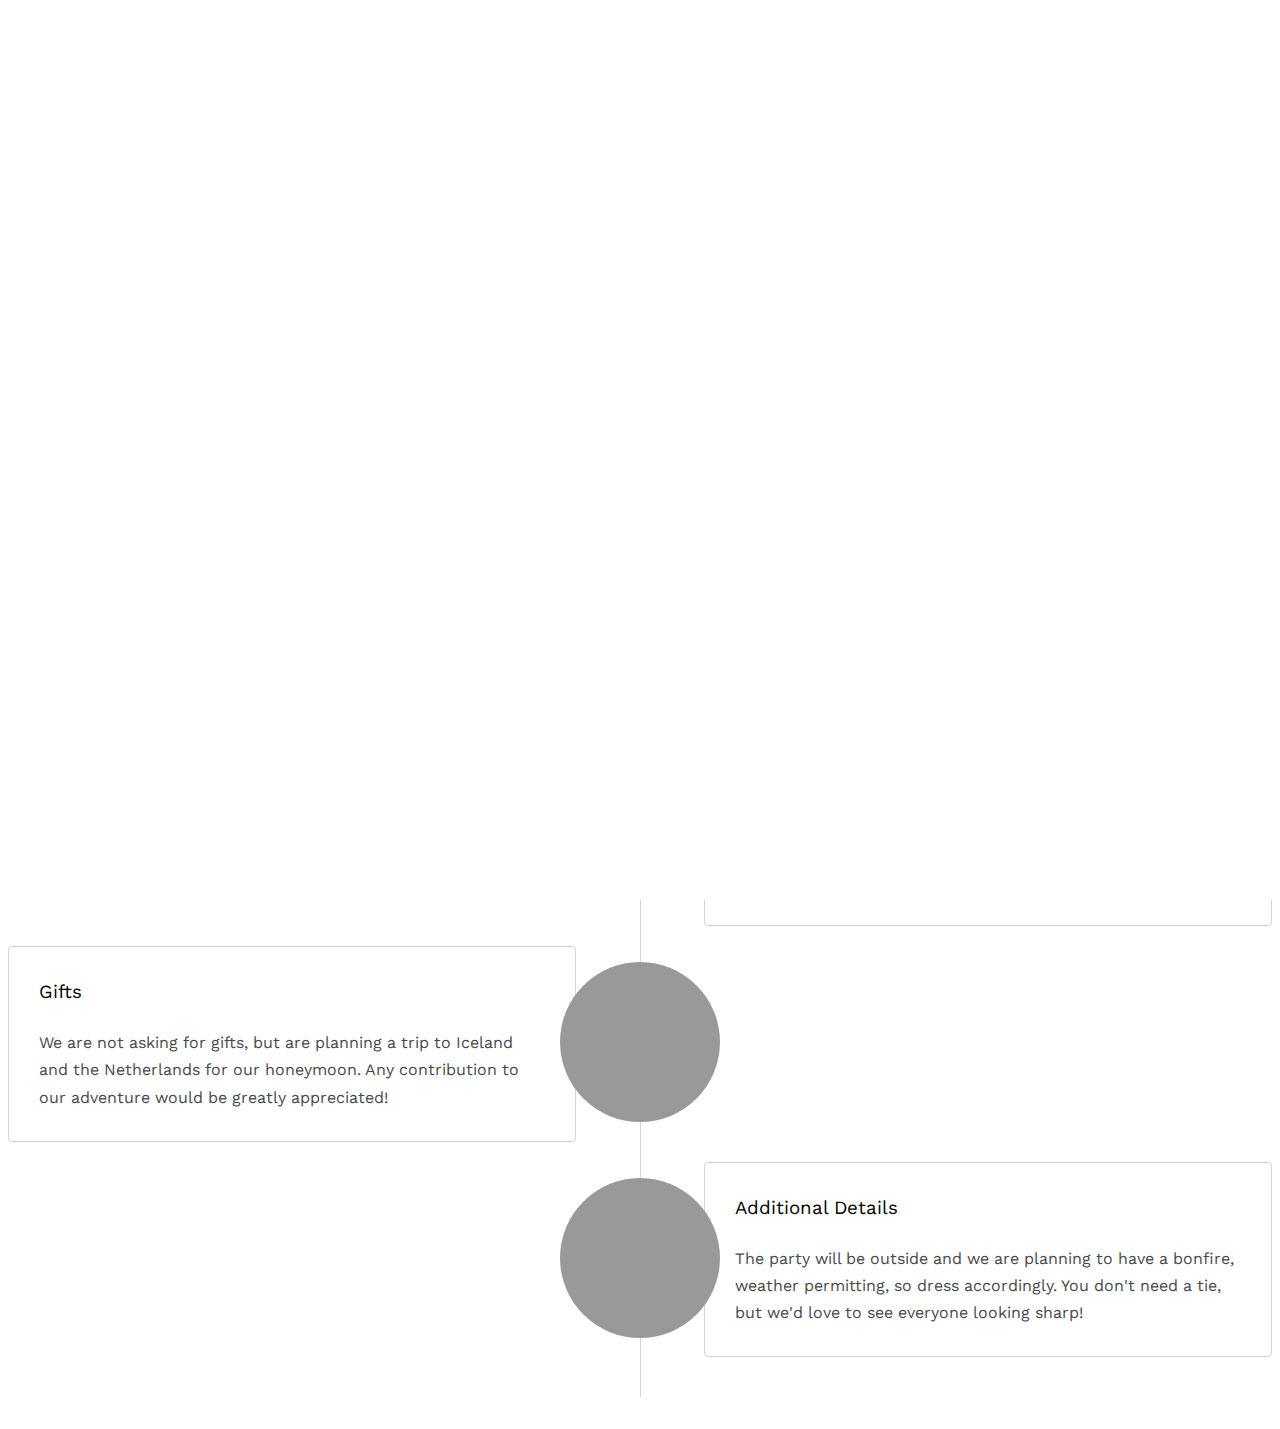
==== commit c8fbeaf6: "1/11" ====
--- a/about.html
+++ b/about.html
@@ -81,7 +81,7 @@
 						<li ><a href="index.html">Home</a></li>
 						<li class="active"><a href="about.html">Celebration</a></li>
 						<li><a href="gallery.html">Gallery</a></li>
-                        <li><a href="contact.html">RSVP</a></li>
+                        <li><a href="rsvp.html">RSVP</a></li>
                         <li><a href="contact.html">Contact</a></li>
 					</ul>
 				</div>
@@ -127,7 +127,7 @@
 									
 								</div>
 								<div class="timeline-body">
-									<p>Come help us celebrate our marriage! There will not be a formal ceremony but there will be food, drinks, family, and friends.</p>
+									<p>Come help us celebrate our marriage! There will not be a formal ceremony, but there will be food, drinks, family, and friends.</p>
 								</div>
 							</div>
 						</li>
@@ -147,7 +147,20 @@
                                     <p>Newport News, VA 23606</p>
 								</div>
 							</div>
+                        </li>
                         <li class="animate-box">
+							<div class="timeline-badge" style="background-image:url(images/couple-1.jpg); "></div>
+							<div class="timeline-panel">
+								<div class="timeline-heading">
+									<h3 class="timeline-title">Gifts</h3>
+									
+								</div>
+								<div class="timeline-body">
+									<p>We are not asking for gifts, but are planning a trip to Iceland and the Netherlands for our honeymoon. Any contribution to our adventure would be greatly appreciated!</p>
+								</div>
+							</div>
+						</li>
+                        <li class="timeline-inverted animate-box">
 							<div class="timeline-badge" style="background-image:url(images/couple-3.jpg);"></div>
 							<div class="timeline-panel">
 								<div class="timeline-heading">
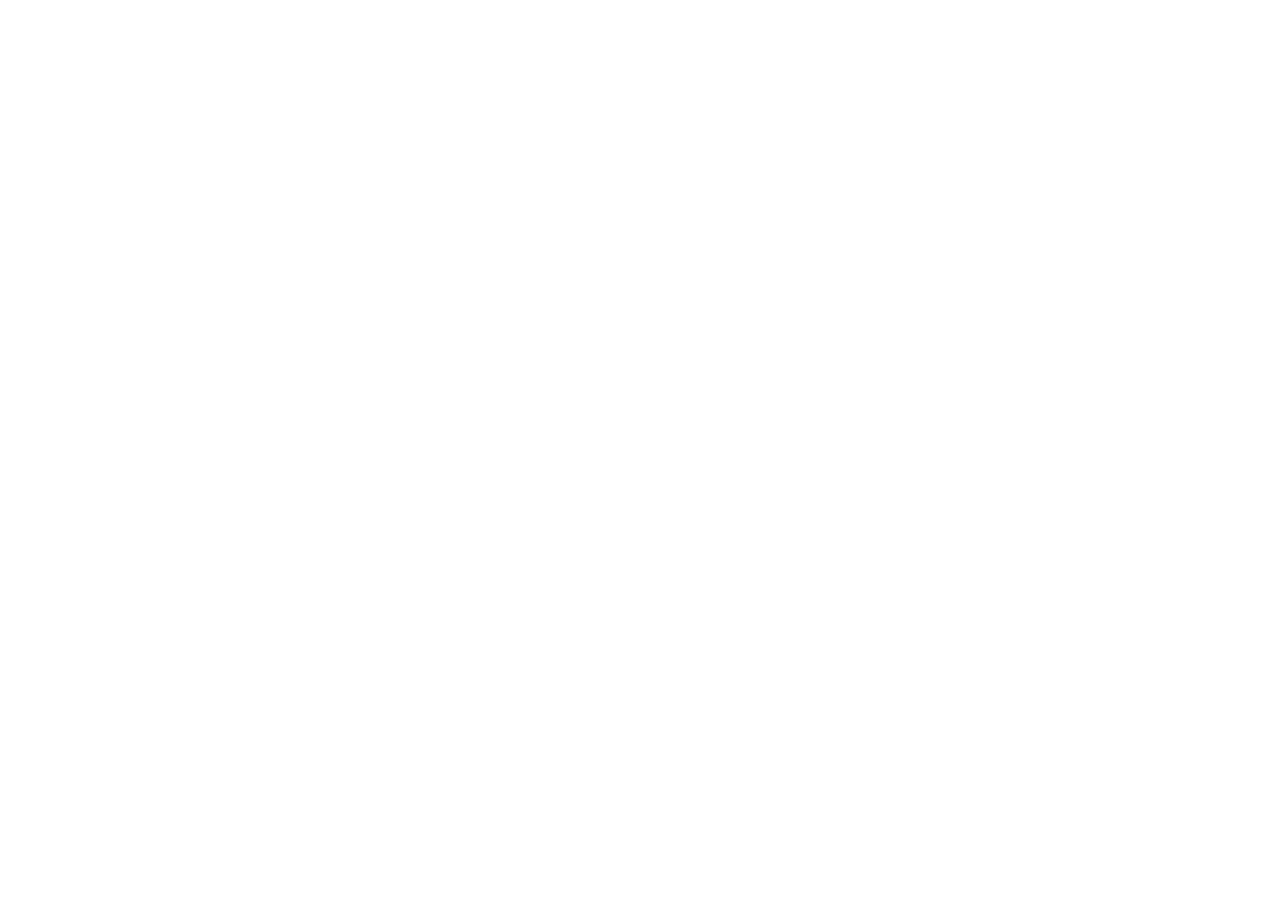
==== commit 56744351: "final?" ====
--- a/about.html
+++ b/about.html
@@ -105,77 +105,69 @@
 			</div>
 		</div>
 	</header>
-	<div id="fh5co-couple-story">
+        
+        
+    <div id="fh5co-couple">
 		<div class="container">
 			<div class="row">
-				<div class="col-md-8 col-md-offset-2 text-center fh5co-heading animate-box" >
+				<div class="col-md-8 col-md-offset-2 text-center fh5co-heading animate-box">
                     <br>
                     <br>
 					<h2>The Celebration</h2>
-					<p style="color:#46484A;">Feel free to send us an E-Mail with any additional questions you may have! 
-                    <p style="color:#46484A;">We hope to see you there!</p>
-				</div>
-			</div>
-			<div class="row">
-				<div class="col-md-12 col-md-offset-0">
-					<ul class="timeline animate-box">
-						<li class="animate-box">
-							<div class="timeline-badge" style="background-image:url(images/couple-1.jpg); "></div>
-							<div class="timeline-panel">
-								<div class="timeline-heading">
-									<h3 class="timeline-title">What</h3>
-									
-								</div>
-								<div class="timeline-body">
-									<p>Come help us celebrate our marriage! There will not be a formal ceremony, but there will be food, drinks, family, and friends.</p>
-								</div>
-							</div>
-						</li>
-						<li class="timeline-inverted animate-box">
-							<div class="timeline-badge" style="background-image:url(images/couple-2.jpg);"></div>
-							<div class="timeline-panel">
-								<div class="timeline-heading">
-									<h3 class="timeline-title">When and Where</h3>
-									
-								</div>
-								<div class="timeline-body">
-                                    <h4></h4>
-									<p>Saturday, May 20th 2017 at 7:00pm</p>
-                                    <br>
-                                    <p>Kayleigh's Parent's House</p>
-                                    <p>122 Lynn Drive</p>
-                                    <p>Newport News, VA 23606</p>
-								</div>
-							</div>
-                        </li>
-                        <li class="animate-box">
-							<div class="timeline-badge" style="background-image:url(images/couple-1.jpg); "></div>
-							<div class="timeline-panel">
-								<div class="timeline-heading">
-									<h3 class="timeline-title">Gifts</h3>
-									
-								</div>
-								<div class="timeline-body">
-									<p>We are not asking for gifts, but are planning a trip to Iceland and the Netherlands for our honeymoon. Any contribution to our adventure would be greatly appreciated!</p>
-								</div>
-							</div>
-						</li>
-                        <li class="timeline-inverted animate-box">
-							<div class="timeline-badge" style="background-image:url(images/couple-3.jpg);"></div>
-							<div class="timeline-panel">
-								<div class="timeline-heading">
-									<h3 class="timeline-title">Additional Details</h3>
-								</div>
-								<div class="timeline-body">
-									<p>The party will be outside and we are planning to have a bonfire, weather permitting, so dress accordingly. You don't need a tie, but we'd love to see everyone looking sharp!</p>
-								</div>
-							</div>
-						</li>
-			    	</ul>
-				</div>
-			</div>
-		</div>
+					<p>We hope to see you there!</p>
+				</div>
+			</div>
+			<div class="couple-wrap animate-box">
+				<div class="couple-half">
+					<div class="groom">
+						<img src="images/bunbun.jpg" alt="groom" class="img-responsive">
+					</div>
+					<div class="desc-groom">
+						<h3><b>What</b></h3>
+						<p>Come help us celebrate our marriage! There will not be a formal ceremony, but there will be food, drinks, family, and friends.</p>
+					</div>
+				</div>
+				<p class="heart text-center"><i class="icon-heart2"></i></p>
+				<div class="couple-half">
+					<div class="bride">
+						<img src="images/boots.jpg" alt="groom" class="img-responsive">
+					</div>
+					<div class="desc-bride">
+						<h3><b>When and Where</b></h3>
+						<p>Saturday, May 20th 2017 at 7:00pm
+                        Kayleigh's Parent's House<br>
+                       122 Lynn Drive<br>
+                       Newport News, VA 23606</p>
+					</div>
+				</div>
+			</div>
+            </div>
+        <br>
+        <div class="container">
+            <div class="couple-wrap animate-box">
+				<div class="couple-half">
+					<div class="groom">
+						<img src="images/groom.jpg" alt="groom" class="img-responsive">
+					</div>
+					<div class="desc-groom">
+						<h3><b>Gifts</b></h3>
+						<p>We are not asking for gifts, but are planning a trip to Iceland and the Netherlands for our honeymoon. Any contribution to our adventure would be greatly appreciated!</p>
+					</div>
+				</div>
+				<p class="heart text-center"><i class="icon-heart2"></i></p>
+				<div class="couple-half">
+					<div class="bride">
+						<img src="images/bride.jpg" alt="groom" class="img-responsive">
+					</div>
+					<div class="desc-bride">
+						<h3><b>Additional Details</b></h3>
+						<p>The party will be outside and we are planning to have a bonfire, weather permitting, so dress accordingly. You don't need a tie, but we'd love to see everyone looking sharp!</p>
+					</div>
+				</div>
+			</div>
+        </div>
 	</div>
+
 	</div>
 
 	<div class="gototop js-top">
--- a/css/style.css
+++ b/css/style.css
@@ -10,6 +10,12 @@
 * 	Template Style 
 *  color: #46484A;
 * ======================================================= */
+.edit {
+    vertical-align: top !important;
+}
+.some {
+   background: rgba(70, 72, 82, 0.3)
+}
 body {
   font-family: "Work Sans", Arial, sans-serif;
   font-weight: 400;
@@ -51,13 +57,13 @@
 }
 
 a {
-  color: #F14E95;
+  color: rgba(54, 195, 176, 0.54);
   -webkit-transition: 0.5s;
   -o-transition: 0.5s;
   transition: 0.5s;
 }
 a:hover, a:active, a:focus {
-  color: #F14E95;
+  color: rgba(54, 195, 176, 0.54);
   outline: none;
   text-decoration: none;
 }
@@ -75,17 +81,17 @@
 
 ::-webkit-selection {
   color: #fff;
-  background: #F14E95;
+  background: rgba(54, 195, 176, 0.54);
 }
 
 ::-moz-selection {
   color: #fff;
-  background: #F14E95;
+  background: rgba(54, 195, 176, 0.54);
 }
 
 ::selection {
   color: #fff;
-  background: #F14E95;
+  background: rgba(54, 195, 176, 0.54);
 }
 
 .fh5co-nav {
@@ -103,7 +109,7 @@
   }
 }
 .fh5co-nav #fh5co-logo {
-  font-size: 30px;
+  font-size: 25px;
   margin: 0;
   padding: 0;
   line-height: 40px;
@@ -200,7 +206,7 @@
   color: #fff;
 }
 .fh5co-nav ul li.btn-cta a {
-  color: #F14E95;
+  color: rgba(54, 195, 176, 0.54);
 }
 .fh5co-nav ul li.btn-cta a span {
   background: #fff;
@@ -774,7 +780,7 @@
   display: inline-block;
   zoom: 1;
   *display: inline;
-  color: #F14E95;
+  color: rgba(54, 195, 176, 0.54);
   padding-left: 10px;
   padding-right: 10px;
 }
@@ -793,7 +799,7 @@
   position: relative;
 }
 .fh5co-contact-info ul li:before {
-  color: #F14E95;
+  color: rgba(54, 195, 176, 0.54);
   position: absolute;
   left: 0;
   top: .05em;
@@ -885,7 +891,7 @@
 .fh5co-cover .display-tc .btn {
   padding: 15px 20px;
   background: #fff !important;
-  color: #F14E95;
+  color: rgba(54, 195, 176, 0.54);
   border: none !important;
   font-size: 14px;
   text-transform: uppercase;
@@ -1049,7 +1055,7 @@
   font-size: 20px;
   background: #fff;
   padding: 20px;
-  color: #F14E95;
+  color: rgba(54, 195, 176, 0.54);
   -webkit-border-radius: 50%;
   -moz-border-radius: 50%;
   -ms-border-radius: 50%;
@@ -1072,7 +1078,7 @@
 }
 .couple-half h3 {
   font-family: "Sacramento", Arial, serif;
-  color: #F14E95;
+  color: rgba(54, 195, 176, 0.54);
   font-size: 30px;
 }
 .couple-half .groom, .couple-half .bride {
@@ -1165,7 +1171,7 @@
   height: 90px;
   font-size: 40px;
   line-height: 40px;
-  color: #F14E95;
+  color: rgba(54, 195, 176, 0.54);
 }
 .feature-center p, .feature-center h3 {
   margin-bottom: 30px;
@@ -1187,7 +1193,7 @@
   margin-bottom: 10px;
   line-height: 1.5;
   font-weight: bold;
-  color: #F14E95;
+  color: rgba(54, 195, 176, 0.54);
   font-family: "Sacramento", Arial, serif;
 }
 @media screen and (max-width: 768px) {
@@ -1222,7 +1228,7 @@
   display: block;
 }
 #fh5co-testimonial .wrap-testimony .testimony-slide span a.twitter {
-  color: #F14E95;
+  color: rgba(54, 195, 176, 0.54);
   font-weight: 300;
 }
 #fh5co-testimonial .wrap-testimony .testimony-slide figure {
@@ -1314,7 +1320,7 @@
   display: table-cell;
   vertical-align: middle;
   font-size: 30px;
-  color: #F14E95;
+  color: rgba(54, 195, 176, 0.54);
 }
 .feature-left .feature-copy {
   float: left;
@@ -1380,7 +1386,7 @@
 #fh5co-started .btn {
   height: 54px;
   border: none !important;
-  background: #F14E95;
+  background: rgba(54, 195, 176, 0.54);
   color: #fff;
   font-size: 16px;
   text-transform: uppercase;
@@ -1424,7 +1430,7 @@
 }
 .owl-carousel .owl-controls .owl-dot.active span {
   background: transparent;
-  border: 2px solid #F14E95;
+  border: 2px solid rgba(54, 195, 176, 0.54);
 }
 
 #fh5co-offcanvas {
@@ -1677,9 +1683,9 @@
 }
 
 .btn-primary {
-  background: #F14E95;
-  color: #fff;
-  border: 2px solid #F14E95;
+  background: rgba(54, 195, 176, 0.54);
+  color: #fff;
+  border: 2px solid rgba(54, 195, 176, 0.54);
 }
 .btn-primary:hover, .btn-primary:focus, .btn-primary:active {
   background: #f366a3 !important;
@@ -1687,11 +1693,11 @@
 }
 .btn-primary.btn-outline {
   background: transparent;
-  color: #F14E95;
-  border: 2px solid #F14E95;
+  color: rgba(54, 195, 176, 0.54);
+  border: 2px solid rgba(54, 195, 176, 0.54);
 }
 .btn-primary.btn-outline:hover, .btn-primary.btn-outline:focus, .btn-primary.btn-outline:active {
-  background: #F14E95;
+  background: rgba(54, 195, 176, 0.54);
   color: #fff;
 }
 
@@ -1821,7 +1827,7 @@
 .form-control:active, .form-control:focus {
   outline: none;
   box-shadow: none;
-  border-color: #F14E95;
+  border-color: rgba(54, 195, 176, 0.54);
 }
 
 .row-pb-md {
